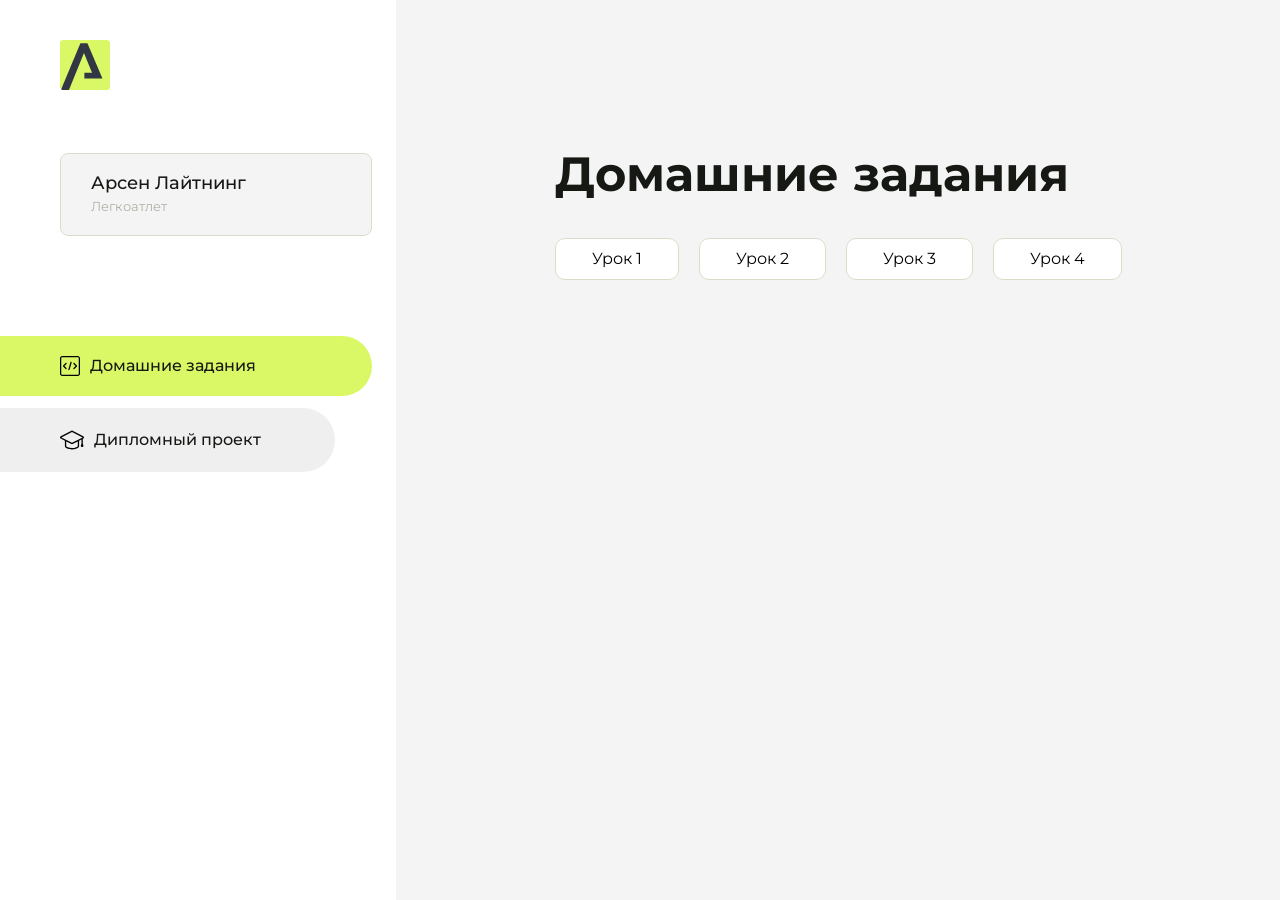
==== index.html @ 30c1ecdd "Update index.html" ====
<!DOCTYPE html>
<html lang="en">
<head>
    <meta charset="UTF-8">
    <meta name="viewport" content="width=device-width, initial-scale=1.0">
    <title>Домашняя работа</title>
    <link rel="shortcut icon" href="src/logo.ico" type="image/x-icon">
    <link rel="preconnect" href="https://fonts.googleapis.com">
    <link rel="preconnect" href="https://fonts.gstatic.com" crossorigin>
    <link href="https://fonts.googleapis.com/css2?family=Montserrat:wght@400;500;700&family=Rubik:wght@500&display=swap"
          rel="stylesheet">
    <link rel="stylesheet" href="src/style.css">
</head>
<body id="body">
<div class="overlay" id="overlay"></div>
<div class="layout">
    <div class="burger" id="burger">
        <svg viewBox="0 0 24 24" fill="none" xmlns="http://www.w3.org/2000/svg">
            <g id="SVGRepo_bgCarrier" stroke-width="0"></g>
            <g id="SVGRepo_tracerCarrier" stroke-linecap="round" stroke-linejoin="round"></g>
            <g id="SVGRepo_iconCarrier">
                <path d="M4 18L20 18" stroke="#DAF765" stroke-width="2" stroke-linecap="round"></path>
                <path d="M4 12L20 12" stroke="#DAF765" stroke-width="2" stroke-linecap="round"></path>
                <path d="M4 6L20 6" stroke="#DAF765" stroke-width="2" stroke-linecap="round"></path>
            </g>
        </svg>
    </div>
    <aside class="sidebar" id="sidebar">
        <div class="sidebar__inner">
            <div class="logo">
                <svg width="50" height="50" viewBox="0 0 50 50" fill="none" xmlns="http://www.w3.org/2000/svg">
                    <g clip-path="url(#clip0_513_74730)">
                        <path d="M46.17 -0.257004H3.83C1.57281 -0.257004 -0.257 1.57281 -0.257 3.83V46.17C-0.257 48.4272 1.57281 50.257 3.83 50.257H46.17C48.4272 50.257 50.257 48.4272 50.257 46.17V3.83C50.257 1.57281 48.4272 -0.257004 46.17 -0.257004Z"
                              fill="#DAF765"/>
                        <path d="M24.375 38.4H42.461L27.441 3.1585H20.4355C20.4355 3.1585 6.7895 35.881 1.1945 49.294C2.015 50.0275 3.0945 50.257 3.6945 50.257H8.8445L23.954 13.07L32.0465 32.8285H24.375V38.4Z"
                              fill="#323843"/>
                    </g>
                    <defs>
                        <clipPath id="clip0_513_74730">
                            <rect width="50" height="50" fill="white"/>
                        </clipPath>
                    </defs>
                </svg>
            </div>
            <div class="sidebar__user">
                <div class="sidebar__name">Арсен Лайтнинг</div>
                <div class="sidebar__text">Легкоатлет</div>
            </div>
            <div class="sidebar__tabs">
                <div class="sidebar__item">
                    <button class="sidebar__button active" id="tasks">
                        <svg xmlns="http://www.w3.org/2000/svg" width="20" height="20" viewBox="0 0 20 20" fill="none">
                            <g clip-path="url(#clip0_704_74543)">
                                <path d="M17.7083 20H2.29167C1.0275 20 0 18.9725 0 17.7083V2.29167C0 1.0275 1.0275 0 2.29167 0H17.7083C18.9725 0 20 1.0275 20 2.29167V17.7083C20 18.9725 18.9725 20 17.7083 20ZM2.29167 1.25C1.7175 1.25 1.25 1.7175 1.25 2.29167V17.7083C1.25 18.2825 1.7175 18.75 2.29167 18.75H17.7083C18.2825 18.75 18.75 18.2825 18.75 17.7083V2.29167C18.75 1.7175 18.2825 1.25 17.7083 1.25H2.29167Z"
                                      fill="black"/>
                                <path d="M6.04167 13.125C5.88167 13.125 5.72167 13.0642 5.6 12.9417L3.1 10.4417C2.85583 10.1975 2.85583 9.80167 3.1 9.5575L5.6 7.0575C5.84417 6.81333 6.24 6.81333 6.48417 7.0575C6.72833 7.30167 6.72833 7.6975 6.48417 7.94167L4.42583 10L6.48417 12.0583C6.72833 12.3025 6.72833 12.6983 6.48417 12.9425C6.36167 13.0642 6.20167 13.125 6.04167 13.125Z"
                                      fill="black"/>
                                <path d="M8.95833 14.1667C8.9 14.1667 8.84 14.1583 8.78167 14.1417C8.45083 14.0442 8.26083 13.6967 8.35833 13.3658L10.4417 6.28251C10.5392 5.95084 10.8892 5.76417 11.2175 5.85917C11.5483 5.95667 11.7383 6.30417 11.6408 6.63501L9.5575 13.7183C9.47833 13.9908 9.22833 14.1667 8.95833 14.1667Z"
                                      fill="black"/>
                                <path d="M13.9583 13.125C13.7983 13.125 13.6383 13.0642 13.5167 12.9417C13.2725 12.6975 13.2725 12.3017 13.5167 12.0575L15.575 9.99916L13.5167 7.94083C13.2725 7.69666 13.2725 7.30083 13.5167 7.05666C13.7608 6.81249 14.1567 6.81249 14.4008 7.05666L16.9008 9.55666C17.145 9.80083 17.145 10.1967 16.9008 10.4408L14.4008 12.9408C14.2783 13.0642 14.1183 13.125 13.9583 13.125Z"
                                      fill="black"/>
                            </g>
                            <defs>
                                <clipPath id="clip0_704_74543">
                                    <rect width="20" height="20" fill="white"/>
                                </clipPath>
                            </defs>
                        </svg>
                        <span>Домашние задания</span></button>
                </div>
                <div class="sidebar__item">
                    <button class="sidebar__button" id="diplom">
                        <svg xmlns="http://www.w3.org/2000/svg" width="24" height="24" viewBox="0 0 24 24" fill="none">
                            <g clip-path="url(#clip0_704_74553)">
                                <path d="M23.2628 10.5971C23.7176 10.365 24 9.90375 24 9.39337C24 8.883 23.7176 8.42175 23.2628 8.18962L12.6135 2.75362C12.2291 2.55824 11.7705 2.55787 11.3854 2.75399L0.736875 8.19C0.282375 8.42175 0 8.883 0 9.39337C0 9.90375 0.282375 10.365 0.736875 10.5971L4.89038 12.7177V18.2074C4.89038 19.8154 8.412 21.393 12 21.393C15.5884 21.393 19.1096 19.815 19.1096 18.2074V12.7174L21.4609 11.517V15.8017L20.901 17.2305C20.7409 17.6389 20.7934 18.0994 21.0405 18.4616C21.2876 18.8246 21.6979 19.041 22.1366 19.041C22.5754 19.041 22.9852 18.8246 23.2324 18.462C23.4795 18.099 23.532 17.6385 23.3719 17.2301L22.8124 15.8021V10.827L23.2628 10.5971ZM17.7623 18.1721C17.6198 18.6375 15.3491 20.0419 12 20.0419C8.65088 20.0419 6.38025 18.6375 6.2415 18.2074V12.3037L6.23887 12.3019C6.23812 12.057 6.1065 11.8207 5.87325 11.7019L1.3515 9.39337L12 3.95737L22.6489 9.39337L12 14.8294L5.87325 11.7019C5.54063 11.5331 4.6695 11.6674 4.5 12C4.33012 12.3322 4.55813 12.5479 4.89038 12.7177L11.3857 16.0331C11.5781 16.1314 11.7889 16.1805 12 16.1805C12.2107 16.1805 12.4222 16.1314 12.6146 16.0331L17.7593 13.407L17.7623 18.1721Z"
                                      fill="black"/>
                            </g>
                            <defs>
                                <clipPath id="clip0_704_74553">
                                    <rect width="24" height="24" fill="white"/>
                                </clipPath>
                            </defs>
                        </svg>
                        <span>Дипломный проект</span></button>
                </div>
            </div>
        </div>

    </aside>
    <div class="content">
        <div class="container">
            <div class="content__block" id="tasksBlock">
                <div class="content__title">Домашние задания</div>
                <ul class="content__list">
                    <li class="content__list-item">
                        <a href="hello-arokenru/index.html">Урок 1</a>
                    </li>
                    <li class="content__list-item">
                        <a href="lesson 2/index.html">Урок 2</a>
                    </li>
                    <li class="content__list-item">
                        <a href="lesson 3/index.html">Урок 3</a>
                    </li>
                    <li class="content__list-item">
                        <a href="fdkdkkd">Урок 4</a>
                    </li>
                </ul>
            </div>
            <div class="content__block hidden" id="diplomBlock">
                <div class="content__title">Дипломный проект</div>
                <div class="content__list-diplom">
                    <a href="ПАПКА-С-НОМЕРОМ-УРОКА">Ссылка на ДЗ</a>
                </div>
                <div class="content__decor">
                    <div class="content__decor-text">Давай проверим, чему ты научился!</div>
                    <div class="content__decor-img">
                        <img src="src/decor.png" alt="decor">
                    </div>
                </div>
            </div>
        </div>
    </div>
</div>
<script src="src/index.js"></script>
</body>
</html>
---- src/style.css ----
*{padding: 0;margin: 0;border: 0;}
*,*:before,*:after{-webkit-box-sizing: border-box;box-sizing: border-box;}
:focus,:active{outline: none;}
a:focus,a:active{outline: none;}
nav,footer,header,aside{display: block;}
html,body{
    height:100%;width:100%;
    font-size:100%;line-height:1;-ms-text-size-adjust:100%;-moz-text-size-adjust:100%;-webkit-text-size-adjust:100%;}
input,button,textarea{font-family:inherit;}
input::-ms-clear{display: none;}
button{cursor: pointer;}
button::-moz-focus-inner{padding:0;border:0;}
a,a:visited{text-decoration: none;}
a:hover{text-decoration: none;}
ul li{list-style: none;}
img{vertical-align: top;}
h1,h2,h3,h4,h5,h6{font-size:inherit;font-weight: inherit;}
a{color:inherit;}



body {
    font-family: "Montserrat",SansSerif;
    color: black;
}

body.overflow {
    overflow: hidden;
}



.layout {
    display: -webkit-box;
    display: -ms-flexbox;
    display: flex;
    min-height: 100vh;
}

.sidebar {
    padding: 40px 24px 40px 0;
    -ms-flex-negative: 0;
    flex-shrink: 0;
    background-color: white;
}



.content {
    -webkit-box-flex: 1;
    -ms-flex-positive: 1;
    flex-grow: 1;
    background-color: #F4F4F4;
}

.container {
    display: -webkit-box;
    display: -ms-flexbox;
    display: flex;
    -webkit-box-orient: vertical;
    -webkit-box-direction: normal;
    -ms-flex-direction: column;
    flex-direction: column;
    -webkit-box-pack: center;
    -ms-flex-pack: center;
    justify-content: center;
    -webkit-box-align: center;
    -ms-flex-align: center;
    align-items: center;
    padding: 150px 60px 80px 60px;
}


.logo {
    margin-left: 60px;
    margin-bottom: 60px;
}

.sidebar__user {
    background-color: #F4F4F4;
    padding: 20px 30px;
    margin-left: 60px;
    margin-bottom: 100px;
    border-radius: 8px;
    border: 1px solid #DADEC9;
}

.sidebar__name {
    color:#161814;
    font-size: 18px;
    font-weight: 500;
    margin-bottom: 6px;
}

.sidebar__text {
    color: #AFB1A7;
    font-size: 13px;
    font-weight: 400;
    line-height: 130%; /* 16.9px */
}

.sidebar__item {
    width: 372px;
}

.sidebar__button {
    display: -webkit-box;
    display: -ms-flexbox;
    display: flex;
    -webkit-box-align: center;
    -ms-flex-align: center;
    align-items: center;
    gap: 10px;
    padding: 20px 60px;
    margin-bottom: 12px;
    border-radius: 0px 100px 100px 0px;
    -webkit-transition: all .5s;
    -o-transition: all .5s;
    transition: all .5s;
    cursor: pointer;
    width: 90%;
    color:#161814;
    font-size: 16px;
    font-weight: 500;
}

.sidebar__button.active , .sidebar__button:hover {
    width: 100%;
    background-color: #DAF765;
}


.content__title {
    color: #161814;
    font-size: 48px;
    font-weight: 700;
    margin-bottom: 40px;
}

.content__list {
    display: -webkit-box;
    display: -ms-flexbox;
    display: flex;
    -webkit-box-align: center;
    -ms-flex-align: center;
    align-items: center;
    -ms-flex-wrap: wrap;
    flex-wrap: wrap;
    gap: 20px;
}



.content__list-item  {
    cursor: pointer;
    padding: 12px 18px;
    background-color: #fff;
    border-radius: 10px;
    border: 1px solid #DADEC9;
    -webkit-transition: all .3s;
    -o-transition: all .3s;
    transition: all .3s;
}

.content__list-item:hover,.content__list-diplom:hover {
    background-color: #AFB1A7;
}

li a {
    padding: 12px 18px;

}


.content__list-diplom {
    -webkit-transition: all .3s;
    -o-transition: all .3s;
    transition: all .3s;
    display: inline-block;
    padding: 12px 18px;
    background-color: #fff;
    border-radius: 10px;
    border: 1px solid #DADEC9;
}

.content__decor {
    display: -webkit-box;
    display: -ms-flexbox;
    display: flex;
    -webkit-box-align: center;
    -ms-flex-align: center;
    align-items: center;
}

.content__decor-text {
    color:#BEDD44;
    font-size: 36px;
    font-weight: 700;
    line-height: 110%; /* 39.6px */
}

.content__block {
    max-width: 1200px;
}

.content__block.hidden {
    display: none;
}

.content__decor-img img{
    width: 100%;
}

.burger {
    display: none;
    padding: 5px;
    position: fixed;
    top: 3%;
    right: 7%;
    width: 40px;
    height: 40px;
    background-color: #161814;
    border-radius: 50%;
    z-index: 10;
    border: 1px solid #DAF765;
}

@media (max-width: 768px) {
    .burger {
        display: block;
    }

    .sidebar {
        -webkit-transition: all .3s;
        -o-transition: all .3s;
        transition: all .3s;
        -webkit-transform: translateX(-100%);
        -ms-transform: translateX(-100%);
        transform: translateX(-100%);
        position: fixed;
        top: 0;
        left: 0;
        bottom: 0;
        z-index: 5;
    }

    .sidebar.show {
        -webkit-transform: translateX(0%);
        -ms-transform: translateX(0%);
        transform: translateX(0%);
    }

    .overlay {
        opacity: 0;
        pointer-events: none;
        -webkit-transition: all .3s;
        -o-transition: all .3s;
        transition: all .3s;
        position: absolute;
        top: 0;
        right: 0;
        left: 0;
        bottom: 0;
        z-index: 3;
        background-color: #000000e0;
    }

    .overlay.show {
        opacity: 1;
        pointer-events: all;
    }

    .container {
        padding: 40px 20px;
        min-height: 100%;
    }

    .content__decor {
        margin-top: 20px;
        -webkit-box-orient: vertical;
        -webkit-box-direction: normal;
        -ms-flex-direction: column;
        flex-direction: column;
    }
}

@media (max-width: 400px) {
    .sidebar__user {
        margin-left: 0;
    }
}
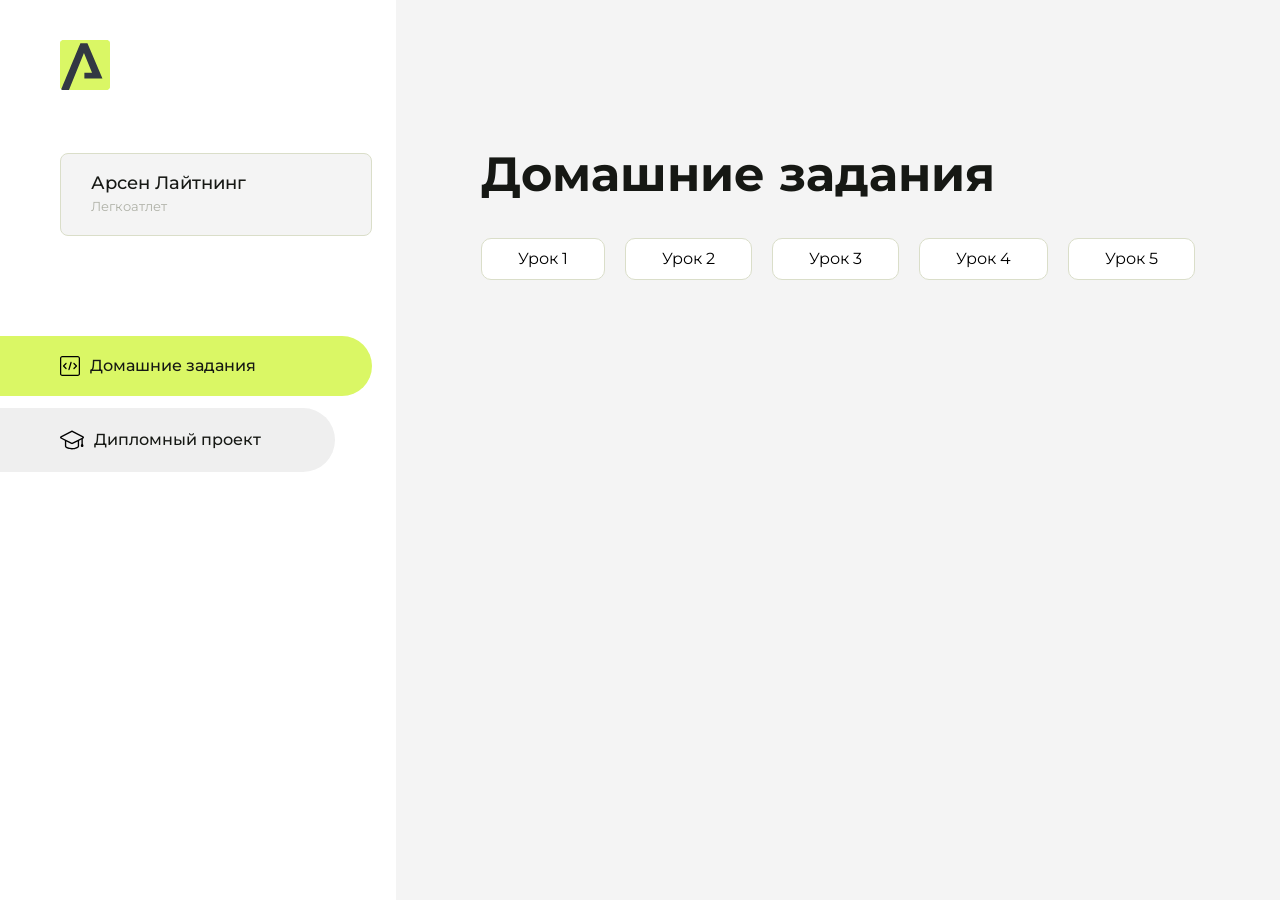
==== commit edfc1061: "Update index.html" ====
--- a/index.html
+++ b/index.html
@@ -102,7 +102,10 @@
                         <a href="lesson 3/index.html">Урок 3</a>
                     </li>
                     <li class="content__list-item">
-                        <a href="fdkdkkd">Урок 4</a>
+                        <a href="lesson 4/index.html">Урок 4</a>
+                    </li>
+                    <li class="content__list-item">
+                        <a href="lesson 5 fit-studio/index.html">Урок 5</a>
                     </li>
                 </ul>
             </div>
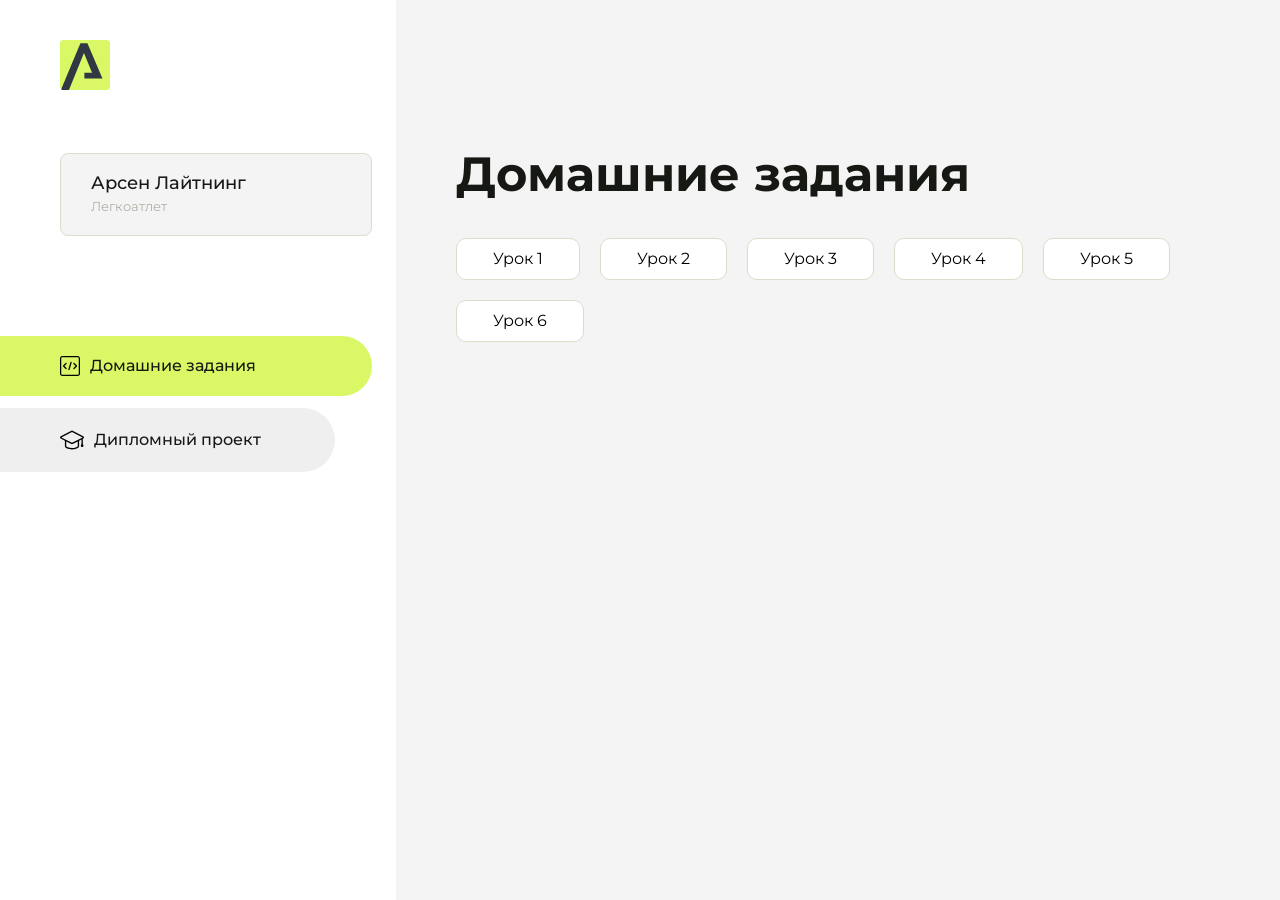
==== commit ba5ba204: "Update index.html" ====
--- a/index.html
+++ b/index.html
@@ -105,7 +105,10 @@
                         <a href="lesson 4/index.html">Урок 4</a>
                     </li>
                     <li class="content__list-item">
-                        <a href="lesson 5 fit-studio/index.html">Урок 5</a>
+                        <a href="fit-studio/article.html">Урок 5</a>
+                    </li>
+                    <li class="content__list-item">
+                        <a href="lesson 6/index.html">Урок 6</a>
                     </li>
                 </ul>
             </div>
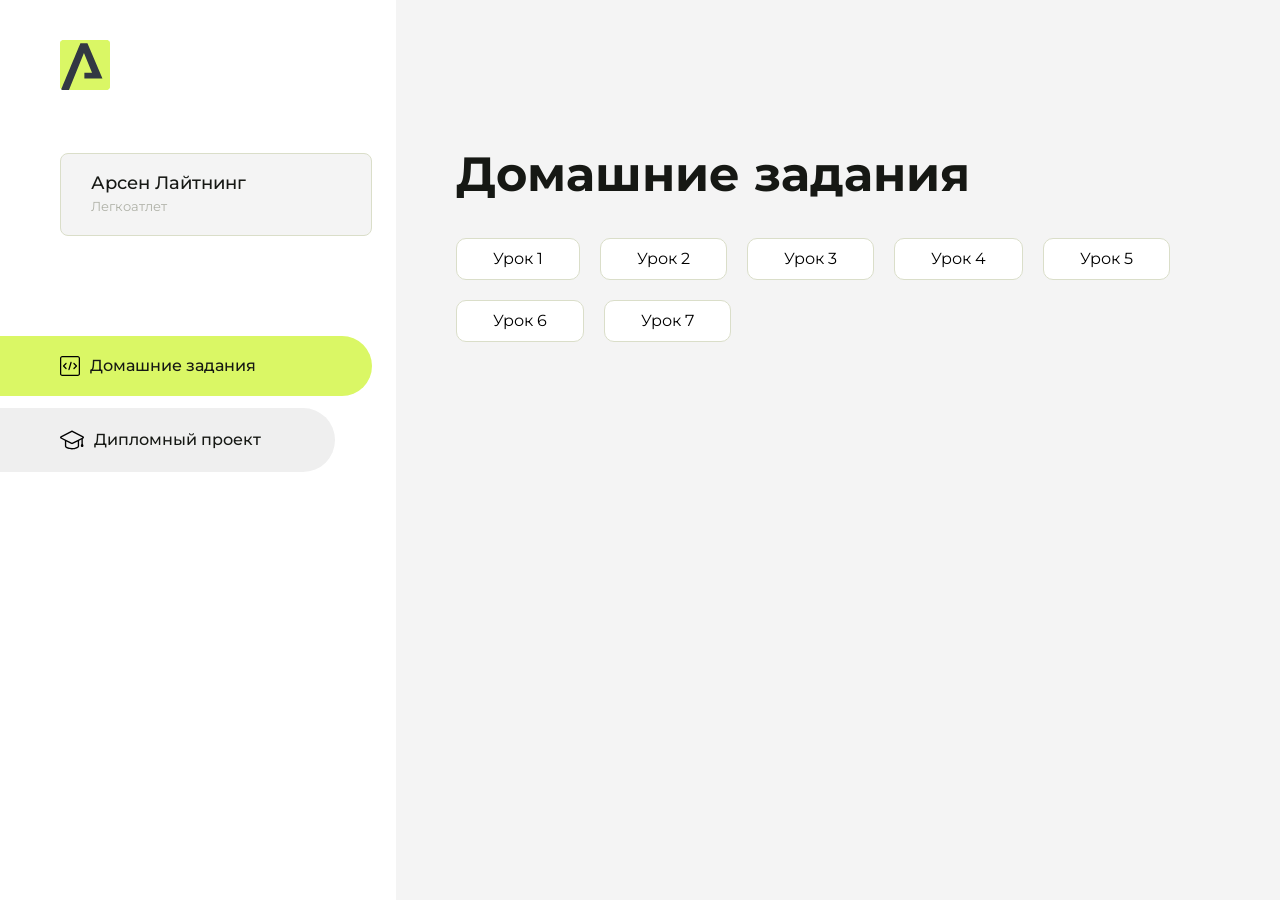
==== commit a7d1a390: "Update index.html" ====
--- a/index.html
+++ b/index.html
@@ -110,6 +110,9 @@
                     <li class="content__list-item">
                         <a href="lesson 6/index.html">Урок 6</a>
                     </li>
+                    <li class="content__list-item">
+                        <a href="fit-studio-2/article.html">Урок 7</a>
+                    </li>
                 </ul>
             </div>
             <div class="content__block hidden" id="diplomBlock">
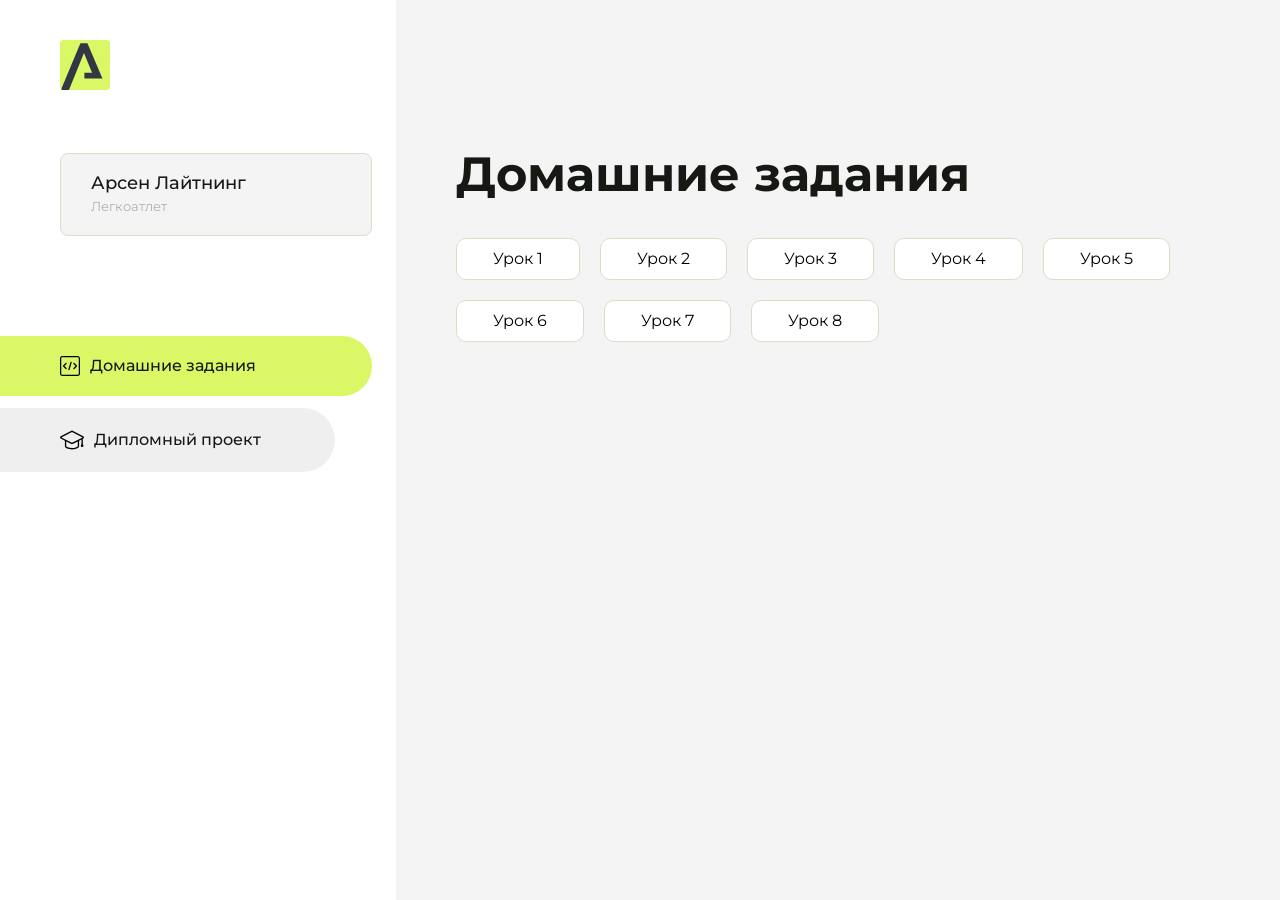
==== commit ff20e1af: "Update index.html" ====
--- a/index.html
+++ b/index.html
@@ -113,6 +113,9 @@
                     <li class="content__list-item">
                         <a href="fit-studio-2/article.html">Урок 7</a>
                     </li>
+                    <li class="content__list-item">
+                        <a href="lesson 4-8/index.html">Урок 8</a>
+                    </li>
                 </ul>
             </div>
             <div class="content__block hidden" id="diplomBlock">
